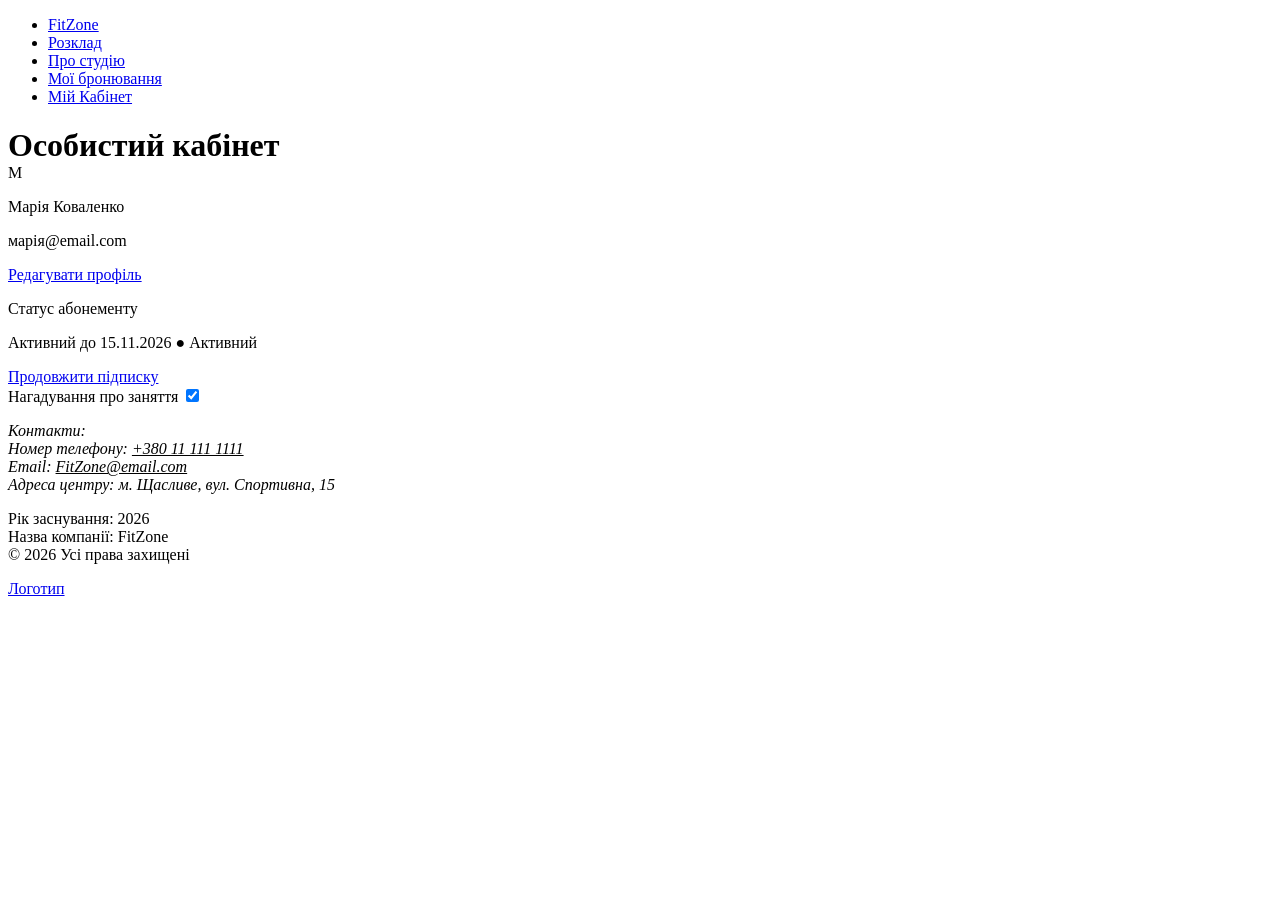
==== account.html @ 5a4105d2 "Add files via upload" ====
<!DOCTYPE html>
<html lang="uk">
<head>
  <meta charset="UTF-8">
  <meta name="viewport" content="width=device-width, initial-scale=1">
  <title>Особистий кабінет — FitZone</title>
  <link rel="preconnect" href="https://fonts.googleapis.com">
  <link rel="preconnect" href="https://fonts.gstatic.com" crossorigin>
  <link href="https://fonts.googleapis.com/css2?family=Inter:wght@400;500&family=Manrope:wght@500;600&display=swap" rel="stylesheet">
  <link rel="stylesheet" href="css/variables.css">
  <link rel="stylesheet" href="css/base.css">
  <link rel="stylesheet" href="css/components.css">
  <link rel="stylesheet" href="css/pages.css">
</head>
<body>
  <header class="site-header">
    <nav class="navbar" aria-label="Головна навігація">
      <ul class="nav-main">
        <li><a href="home.html">FitZone</a></li>
        <li><a href="schedule.html">Розклад</a></li>
        <li><a href="home.html#about">Про студію</a></li>
        <li><a href="my-bookings.html">Мої бронювання</a></li>
        <li><a href="account.html" aria-current="page">Мій Кабінет</a></li>
      </ul>
    </nav>
  </header>

  <main>
    <div class="wide">
      <h1 class="center" style="margin-bottom:var(--space-5)">Особистий кабінет</h1>
      <section class="card row" aria-label="Профіль">
        <div class="profile">
          <span class="avatar" aria-hidden="true">М</span>
          <div><p>Марія Коваленко</p><p class="caption">марія@email.com</p></div>
        </div>
        <a href="#">Редагувати профіль</a>
      </section>
      <section class="card row" aria-label="Абонемент">
        <div>
          <p>Статус абонементу</p>
          <p class="caption">Активний до 15.11.2026 <span class="badge">● Активний</span></p>
        </div>
        <a href="#">Продовжити підписку</a>
      </section>
      <section class="card row" aria-label="Сповіщення">
        <label for="remind">Нагадування про заняття</label>
        <span class="toggle"><input id="remind" type="checkbox" checked><span></span></span>
      </section>
    </div>
  </main>
  <footer class="site-footer">
    <div class="footer-inner">
      <address>
        <p><span class="footer-title">Контакти:</span><br>
        Номер телефону: <a href="tel:+380111111111" style="color:inherit">+380 11 111 1111</a><br>
        Email: <a href="mailto:FitZone@email.com" style="color:inherit">FitZone@email.com</a><br>
        Адреса центру: м. Щасливе, вул. Спортивна, 15</p>
      </address>
      <p>Рік заснування: 2026<br>Назва компанії: FitZone<br>© 2026 Усі права захищені</p>
      <a class="footer-logo" href="home.html" aria-label="FitZone — на головну">Логотип</a>
    </div>
  </footer>
</body>
</html>
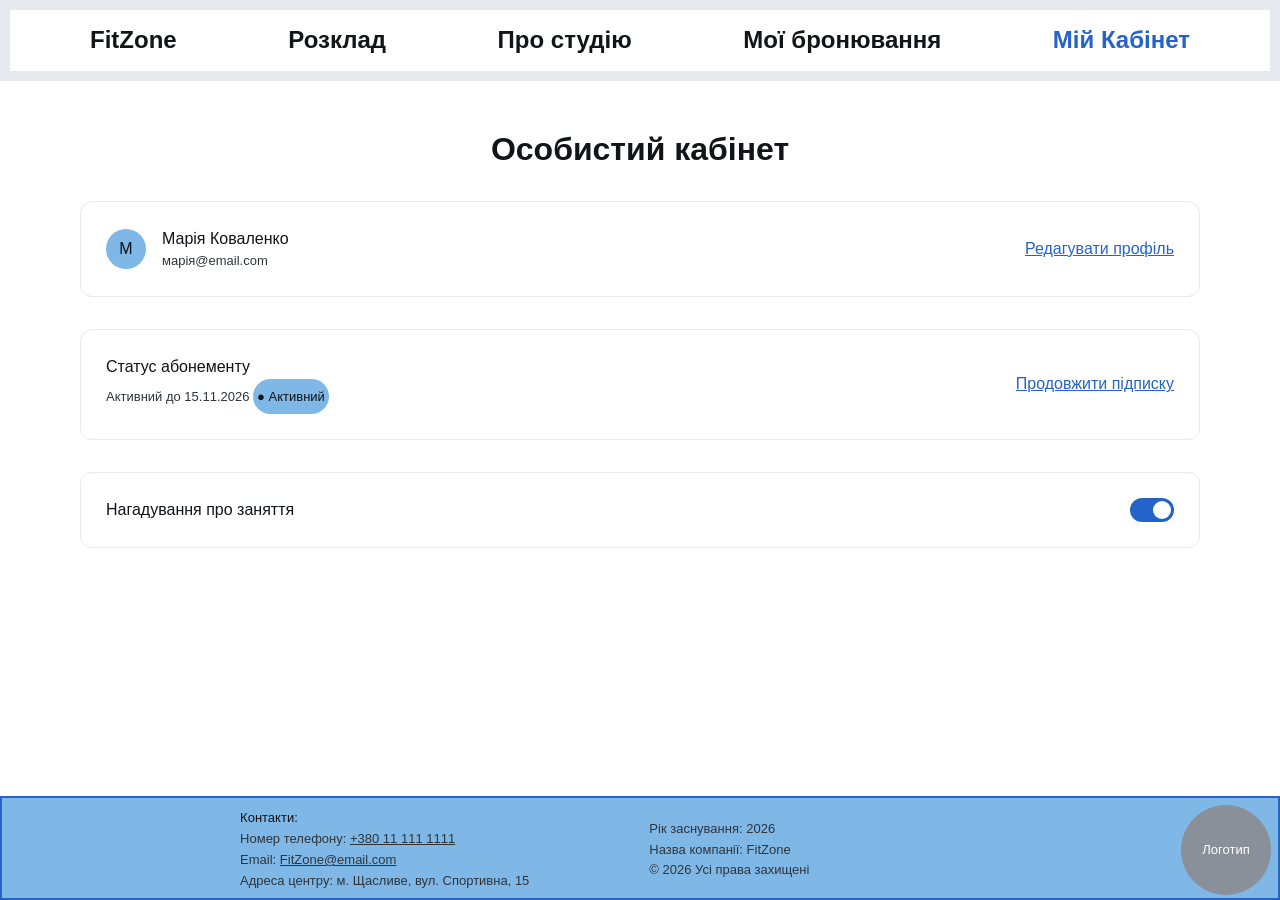
==== commit 409e3c5e: "Add files via upload" ====
--- a/account.html
+++ b/account.html
@@ -60,5 +60,7 @@
       <a class="footer-logo" href="home.html" aria-label="FitZone — на головну">Логотип</a>
     </div>
   </footer>
+  <script src="js/main.js" defer></script>
+  <script src="js/widgets.js" defer></script>
 </body>
 </html>
--- a/css/variables.css
+++ b/css/variables.css
@@ -0,0 +1,21 @@
+:root {
+  --black: #111418;
+  --dark-gray: #2F343B;
+  --ash-gray: #8A9099;
+  --light-gray: #E6E9ED;
+  --light-blue: #7FB8E6;
+  --blue: #2563C9;
+  --white: #fff;
+
+  --font-heading: "Manrope", "Segoe UI", Arial, sans-serif;
+  --font-body: "Manrope", "Segoe UI", Arial, sans-serif;
+  --font-caption: "Inter", "Segoe UI", Arial, sans-serif;
+
+  --space-1: 4px; --space-2: 8px; --space-3: 16px;
+  --space-4: 24px; --space-5: 32px; --space-6: 48px;
+
+  --radius-sm: 8px; --radius-md: 12px; --radius-pill: 100px;
+  --page-margin: 80px;
+}
+@media (max-width: 1024px) { :root { --page-margin: 32px; } }
+@media (max-width: 600px)  { :root { --page-margin: 16px; } }
--- a/css/base.css
+++ b/css/base.css
@@ -0,0 +1,25 @@
+
+*, *::before, *::after { box-sizing: border-box; margin: 0; }
+html { scroll-behavior: smooth; }
+body {
+  min-height: 100vh; display: flex; flex-direction: column;
+  font: 400 16px/1.5 var(--font-body); color: var(--black); background: var(--white);
+}
+img { max-width: 100%; display: block; }
+a { color: var(--blue); }
+h1, h2, h3 { font-family: var(--font-heading); }
+h1 { font-size: 32px; font-weight: 600; line-height: 1.25; }
+h2 { font-size: 24px; font-weight: 600; }
+h3 { font-size: 18px; font-weight: 500; }
+.caption { font: 400 13px/1.5 var(--font-caption); color: var(--dark-gray); }
+:focus-visible { outline: 3px solid var(--blue); outline-offset: 2px; }
+main { flex: 1; padding: var(--space-6) var(--page-margin); }
+.wide { max-width: 1280px; margin-inline: auto; }
+.container { max-width: 1280px; margin-inline: auto; }
+.center { text-align: center; }
+.stack { display: flex; flex-direction: column; gap: var(--space-3); }
+.visually-hidden {
+  position: absolute; width: 1px; height: 1px; overflow: hidden; clip-path: inset(50%); white-space: nowrap;
+}
+@media (max-width: 600px) { h1 { font-size: 26px; } h2 { font-size: 21px; } main { padding-block: var(--space-5); } }
+@media (prefers-reduced-motion: reduce) { html { scroll-behavior: auto; } }
--- a/css/components.css
+++ b/css/components.css
@@ -0,0 +1,107 @@
+/* Компоненти дизайн-системи: Button, Input, Card, Badge, Navbar, Toggle, Rating, Modal, Footer */
+
+/* Navbar */
+.site-header { background: var(--white); border: 10px solid var(--light-gray); }
+.navbar {
+  display: flex; align-items: center; justify-content: space-between; flex-wrap: wrap;
+  gap: var(--space-2) var(--space-4); padding: var(--space-3) var(--page-margin);
+}
+.navbar ul { display: flex; flex-wrap: wrap; align-items: center; gap: var(--space-2) var(--space-5); list-style: none; padding: 0; }
+.navbar a:not(.btn) { color: var(--black); text-decoration: none; font: 600 24px/1.2 var(--font-heading); padding: var(--space-1) 0; }
+.navbar .btn { font: 600 24px/1.2 var(--font-heading); }
+.navbar a:not(.btn):hover, .navbar a[aria-current="page"] { color: var(--blue); }
+.navbar .nav-main { flex: 1; justify-content: space-between; }
+.navbar .nav-actions { gap: var(--space-3); }
+@media (max-width: 768px) {
+  .navbar a:not(.btn), .navbar .btn { font-size: 18px; }
+  .navbar { flex-direction: column; align-items: stretch; }
+  .navbar .nav-main { justify-content: center; gap: var(--space-2) var(--space-4); }
+}
+
+/* Button */
+.btn {
+  display: inline-block; padding: 12px 24px; border: 1px solid var(--blue); border-radius: var(--radius-sm);
+  font: 400 16px/1.3 var(--font-body); text-align: center; text-decoration: none; cursor: pointer;
+  background: var(--blue); color: var(--white);
+}
+.btn:hover { background: #1d4fa3; border-color: #1d4fa3; }
+.btn--secondary { background: var(--white); color: var(--blue); }
+.btn--secondary:hover { background: var(--light-gray); border-color: var(--blue); }
+.btn--disabled, .btn[disabled] {
+  background: var(--light-gray); border-color: var(--light-gray); color: var(--ash-gray); cursor: not-allowed; pointer-events: none;
+}
+.btn--block { display: block; width: 100%; }
+
+/* Input */
+.field { display: flex; flex-direction: column; gap: var(--space-1); text-align: left; }
+.field label { font-size: 13px; color: var(--blue); }
+.field input, .field select, .field textarea {
+  width: 100%; padding: 10px 12px; font: inherit; color: var(--black);
+  background: var(--white); border: 1px solid var(--ash-gray); border-radius: var(--radius-sm);
+}
+.field input:focus, .field select:focus, .field textarea:focus { outline: 3px solid var(--light-blue); border-color: var(--blue); }
+.field input:disabled { background: var(--light-gray); color: var(--ash-gray); }
+.field input:user-invalid { border: 2px solid var(--dark-gray); }
+.field textarea { min-height: 120px; resize: vertical; }
+
+/* Badge */
+.badge {
+  display: inline-block; padding: 10px 4px; border-radius: var(--radius-pill);
+  font: 400 13px/1.2 var(--font-caption); background: var(--light-blue); color: var(--black);
+}
+.badge--full { background: var(--light-gray); color: var(--dark-gray); }
+.badge--booked { background: var(--blue); color: var(--white); }
+
+/* Card */
+.card { background: var(--white); border: 1px solid var(--light-gray); border-radius: var(--radius-md); padding: var(--space-4); }
+.panel { background: var(--white); border: 1px solid var(--ash-gray); border-radius: var(--radius-md); padding: var(--space-4); }
+.class-card { display: flex; flex-direction: column; align-items: center; gap: 12px; text-align: center; padding: var(--space-4); border: 0; }
+.class-card .trainer { color: var(--dark-gray); }
+
+/* Toggle (checkbox) */
+.toggle { position: relative; display: inline-block; width: 44px; height: 24px; flex: none; }
+.toggle input { position: absolute; inset: 0; opacity: 0; margin: 0; cursor: pointer; }
+.toggle span { position: absolute; inset: 0; background: var(--ash-gray); border-radius: var(--radius-pill); transition: background .2s; }
+.toggle span::after {
+  content: ""; position: absolute; top: 3px; left: 3px; width: 18px; height: 18px;
+  background: var(--white); border-radius: 50%; transition: transform .2s;
+}
+.toggle input:checked + span { background: var(--blue); }
+.toggle input:checked + span::after { transform: translateX(20px); }
+.toggle input:focus-visible + span { outline: 3px solid var(--blue); outline-offset: 2px; }
+
+/* Rating (радіокнопки, зірки справа наліво) */
+.rating { display: flex; flex-direction: row-reverse; justify-content: center; gap: var(--space-1); border: 0; padding: 0; }
+.rating input { position: absolute; opacity: 0; }
+.rating label { font-size: 28px; line-height: 1; color: var(--ash-gray); cursor: pointer; }
+.rating input:checked ~ label, .rating label:hover, .rating label:hover ~ label { color: var(--blue); }
+.rating input:focus-visible + label { outline: 3px solid var(--blue); }
+
+/* Modal (без JavaScript: відкривається через :target) */
+.modal {
+  position: fixed; inset: 0; z-index: 10; display: none; align-items: center; justify-content: center;
+  padding: var(--space-3); background: rgba(17, 20, 24, .5);
+}
+.modal:target { display: flex; }
+.modal__box h2 { font-size: 24px; }
+.modal__box { position: relative; width: 100%; max-width: 380px; background: var(--white); border-radius: var(--radius-md); padding: var(--space-4); display: flex; flex-direction: column; gap: var(--space-3); }
+.modal__close { position: absolute; top: var(--space-3); right: var(--space-3); color: var(--ash-gray); text-decoration: none; font-size: 20px; line-height: 1; }
+.modal__actions { display: flex; gap: var(--space-2); }
+.modal__actions .btn { flex: 1; }
+.notice { padding: var(--space-3); border-radius: var(--radius-sm); background: var(--light-blue); font-size: 14px; }
+.notice--muted { background: var(--light-gray); color: var(--dark-gray); }
+
+/* Footer */
+.site-footer { background: var(--light-blue); border: 2px solid var(--blue); color: var(--dark-gray); font: 400 13px/1.6 var(--font-caption); }
+.site-footer address { font-style: normal; }
+.footer-title { color: var(--black); }
+.footer-inner {
+  display: flex; align-items: center; flex-wrap: wrap; gap: var(--space-4) 120px;
+  min-height: 100px; padding: 4px 7px 0 clamp(16px, 18.6vw, 268px);
+}
+.footer-inner p { line-height: 1.6; }
+.footer-logo { margin-left: auto; display: grid; place-items: center; width: 90px; height: 90px; border-radius: 50%; background: var(--ash-gray); color: var(--white); font-size: 13px; text-decoration: none; }
+@media (max-width: 768px) {
+  .footer-inner { flex-direction: column; align-items: flex-start; padding: var(--space-3) var(--page-margin); }
+  .footer-logo { margin-left: 0; }
+}
--- a/css/pages.css
+++ b/css/pages.css
@@ -0,0 +1,49 @@
+/* Стилі окремих сторінок */
+
+/* Головна: hero у два стовпці (Grid) + картки занять */
+.hero { display: grid; grid-template-columns: 1fr minmax(0, 560px); min-height: 400px; border: 5px solid var(--light-gray); }
+.hero__text { display: flex; flex-direction: column; align-items: center; gap: var(--space-4); padding: 10px var(--space-4); text-align: center; }
+.hero__text p { color: var(--dark-gray); }
+.hero__text .btn { width: min(419px, 100%); padding-block: 18px; }
+.hero__photo { margin: -5px -5px -5px 0; border-radius: var(--radius-md); background: var(--ash-gray); display: grid; place-items: center; color: var(--light-gray); font: 400 13px/1 var(--font-caption); }
+.class-grid { display: grid; grid-template-columns: repeat(auto-fit, minmax(260px, 320px)); justify-content: center; gap: var(--space-5); }
+#about { margin-top: 66px; }
+#about .class-grid { gap: 40px; }
+@media (max-width: 768px) { .hero { grid-template-columns: 1fr; } .hero__photo { order: -1; min-height: 180px; margin: -5px -5px 0; } }
+
+/* Вхід / реєстрація */
+.auth-card { max-width: 360px; margin: var(--space-6) auto; display: flex; flex-direction: column; gap: var(--space-3); text-align: center; }
+.auth-card h1 { font-size: 24px; }
+
+/* Розклад */
+.filters { display: flex; flex-wrap: wrap; justify-content: center; gap: 12px; margin: var(--space-5) 0; }
+.filters select { height: 34px; padding: 0 8px; border: 1px solid var(--ash-gray); border-radius: var(--radius-sm); font: 400 16px var(--font-body); color: var(--black); background: var(--white); }
+
+/* Оплата: два стовпці */
+.checkout { display: grid; grid-template-columns: 1fr 1fr; gap: var(--space-4); max-width: 860px; margin: var(--space-4) auto 0; align-items: start; }
+.checkout h2 { font-size: 18px; font-weight: 500; text-align: center; margin-bottom: var(--space-3); }
+.checkout .panel { display: flex; flex-direction: column; gap: var(--space-3); }
+.total { display: flex; justify-content: space-between; padding: 10px 12px; border: 1px solid var(--ash-gray); border-radius: var(--radius-sm); font-size: 14px; }
+.card-row { display: grid; grid-template-columns: 1fr 1fr; gap: var(--space-2); }
+@media (max-width: 768px) { .checkout { grid-template-columns: 1fr; } }
+
+/* Підтвердження */
+.confirm { display: flex; flex-direction: column; align-items: center; gap: var(--space-3); text-align: center; padding-top: var(--space-5); }
+.confirm__icon { display: grid; place-items: center; width: 72px; height: 72px; border-radius: 50%; background: var(--light-blue); color: var(--blue); font-size: 32px; }
+.btn-row { display: flex; flex-wrap: wrap; justify-content: center; gap: var(--space-2); }
+
+/* Мої бронювання, кабінет: рядки-картки */
+.narrow { max-width: 600px; margin-inline: auto; }
+.narrow h2 { text-align: center; margin: var(--space-5) 0 var(--space-3); font-size: 24px; }
+.row { display: flex; align-items: center; justify-content: space-between; flex-wrap: wrap; gap: var(--space-3); padding: 25px; }
+.wide .row + .row { margin-top: var(--space-5); }
+.list { list-style: none; display: flex; flex-direction: column; gap: 20px; padding: 21px; border: 1px solid var(--light-gray); border-radius: var(--radius-md); }
+.list .row { padding: 0; }
+.profile { display: flex; align-items: center; gap: var(--space-3); }
+.avatar { display: grid; place-items: center; width: 40px; height: 40px; border-radius: 50%; background: var(--light-blue); }
+
+/* Відгук */
+.review { max-width: 440px; margin: var(--space-4) auto 0; display: flex; flex-direction: column; gap: var(--space-3); text-align: center; align-items: stretch; }
+
+/* Назва заняття в картці */
+.card-title { font: 500 18px/1.3 var(--font-heading); color: var(--ash-gray); }
